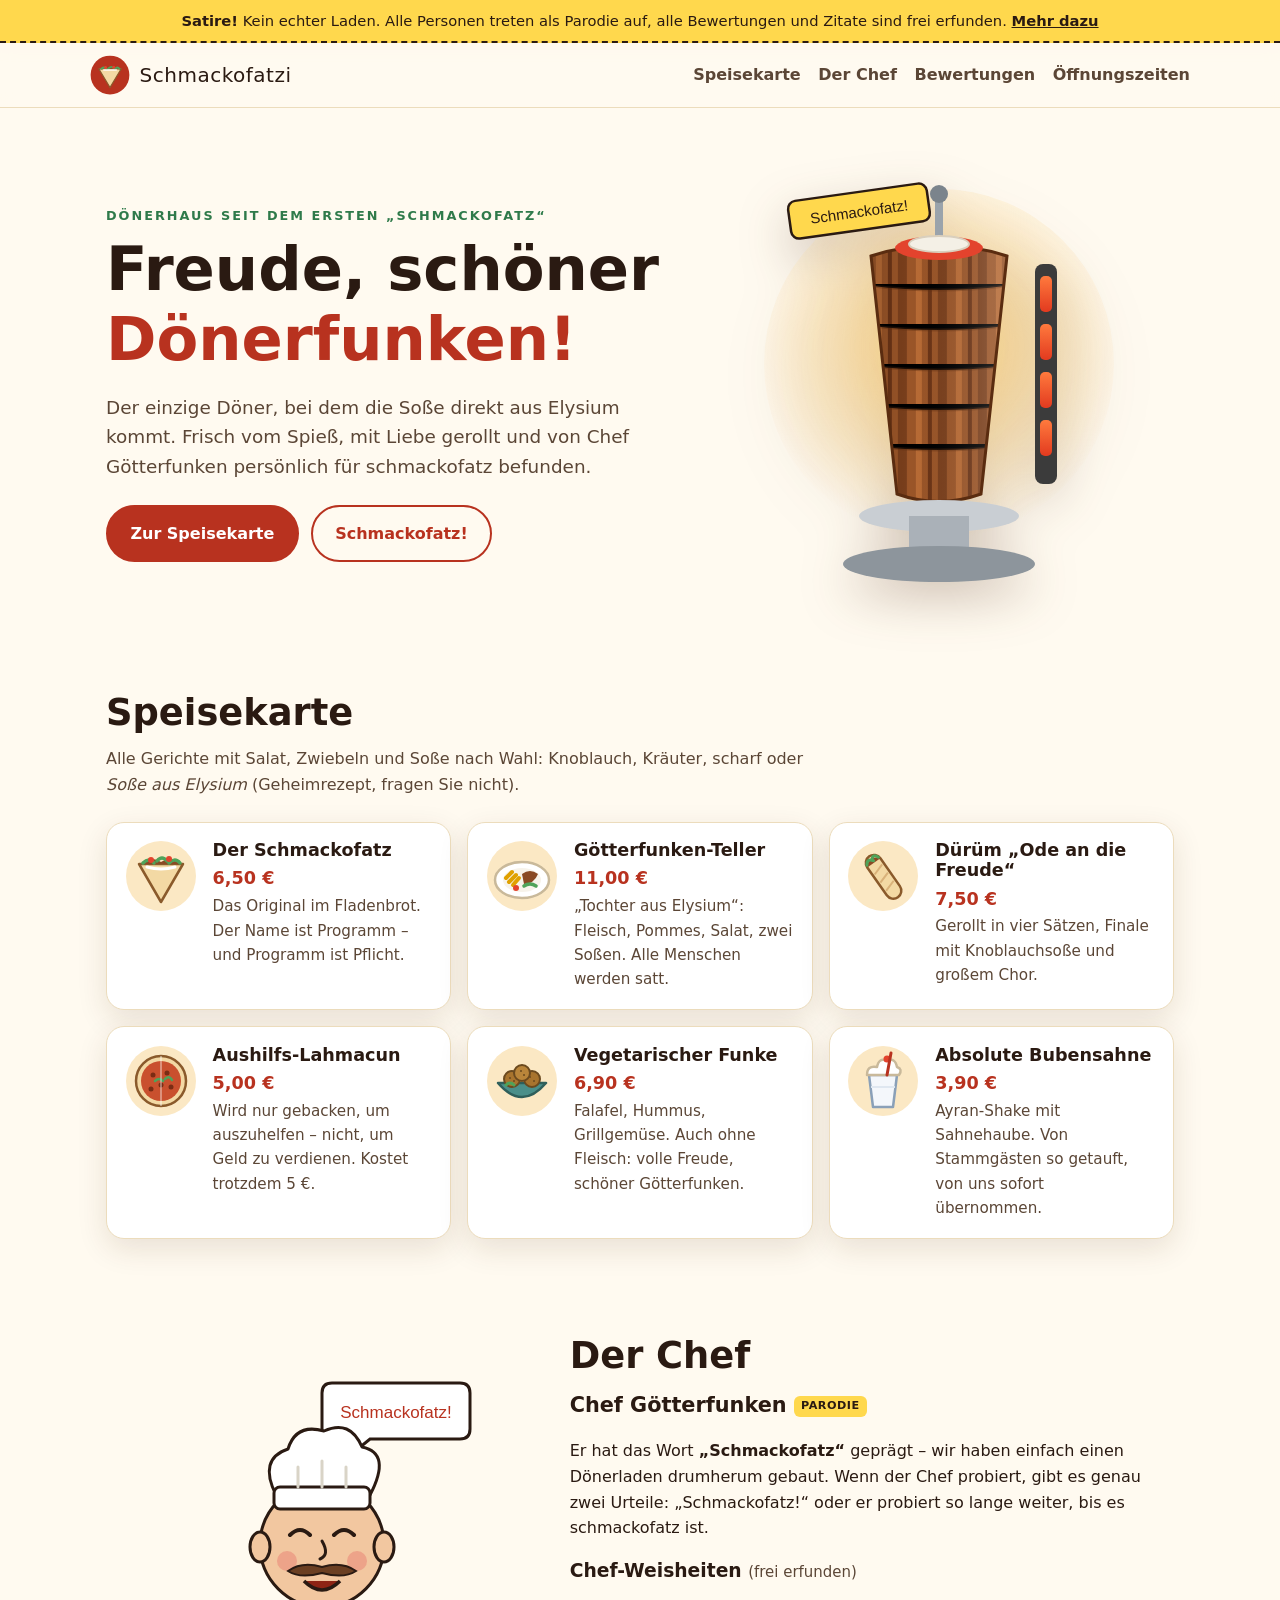
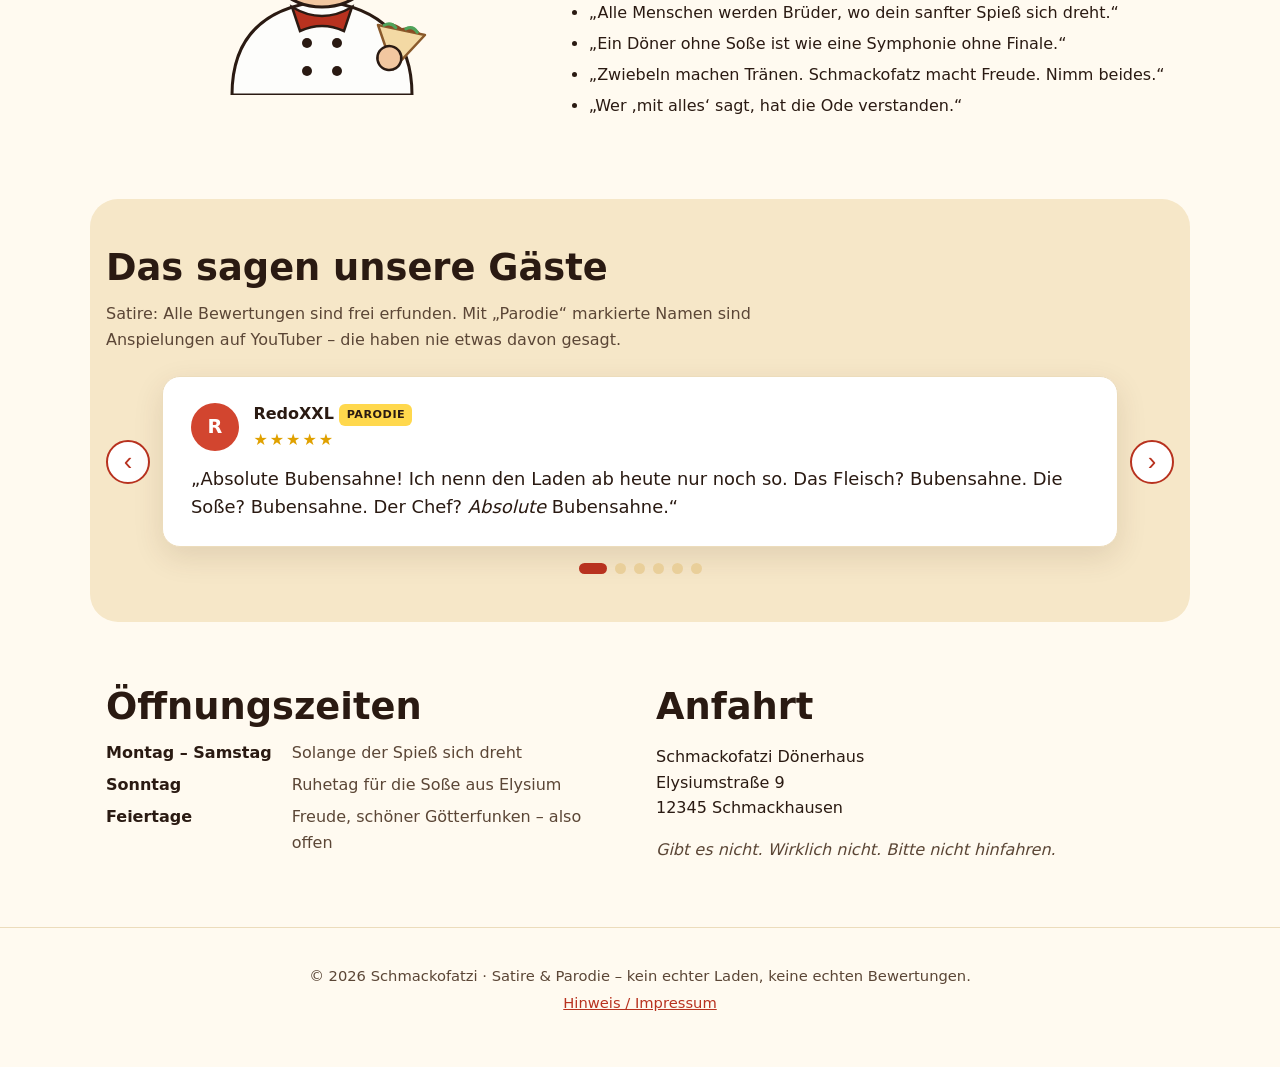
==== index.html @ 30188780 "Satirische Dönerladen-Seite „Schmackofatzi“ Statische Seite ohne externe Ressourcen: Speisekarte, Ca" ====
<!doctype html>
<html lang="de">
<head>
  <meta charset="utf-8">
  <meta name="viewport" content="width=device-width, initial-scale=1">
  <title>Schmackofatzi – Dönerhaus (Satire)</title>
  <meta name="description" content="Schmackofatzi – das satirische Dönerhaus. Freude, schöner Dönerfunken! Kein echter Laden, alle Bewertungen frei erfunden.">
  <meta name="robots" content="index, follow">
  <meta property="og:title" content="Schmackofatzi – Dönerhaus (Satire)">
  <meta property="og:description" content="Freude, schöner Dönerfunken! Satire – kein echter Laden.">
  <meta property="og:image" content="https://schmackofatzi.de/img/doener-spiess.svg">
  <meta name="theme-color" content="#b8321f">
  <link rel="icon" href="img/logo.svg" type="image/svg+xml">
  <link rel="stylesheet" href="style.css">
</head>
<body>
  <div class="satire-banner" role="note">
    <strong>Satire!</strong> Kein echter Laden. Alle Personen treten als Parodie auf, alle Bewertungen und Zitate sind frei erfunden.
    <a href="hinweis.html">Mehr dazu</a>
  </div>

  <header class="site-header">
    <a class="brand" href="#top" aria-label="Schmackofatzi – zur Startseite">
      <img src="img/logo.svg" alt="" width="40" height="40">
      <span>Schmackofatzi</span>
    </a>
    <nav class="main-nav" aria-label="Hauptmenü">
      <a href="#karte">Speisekarte</a>
      <a href="#chef">Der Chef</a>
      <a href="#bewertungen">Bewertungen</a>
      <a href="#zeiten">Öffnungszeiten</a>
    </nav>
  </header>

  <main id="top">
    <section class="hero">
      <div class="hero-text">
        <p class="eyebrow">Dönerhaus seit dem ersten „Schmackofatz“</p>
        <h1>Freude, schöner <span class="accent">Dönerfunken!</span></h1>
        <p class="lead">Der einzige Döner, bei dem die Soße direkt aus Elysium kommt. Frisch vom Spieß, mit Liebe gerollt und von Chef Götterfunken persönlich für schmackofatz befunden.</p>
        <div class="hero-actions">
          <a class="btn btn-primary" href="#karte">Zur Speisekarte</a>
          <button class="btn btn-ghost" type="button" id="schmackofatz-btn">Schmackofatz!</button>
        </div>
      </div>
      <div class="hero-art">
        <img src="img/doener-spiess.svg" alt="Gezeichneter Dönerspieß, der sich langsam dreht" width="360" height="440">
      </div>
    </section>

    <section id="karte" class="section">
      <h2>Speisekarte</h2>
      <p class="section-intro">Alle Gerichte mit Salat, Zwiebeln und Soße nach Wahl: Knoblauch, Kräuter, scharf oder <em>Soße aus Elysium</em> (Geheimrezept, fragen Sie nicht).</p>
      <div class="menu-grid">
        <article class="menu-item">
          <img src="img/doener.svg" alt="" width="72" height="72">
          <div>
            <h3>Der Schmackofatz <span class="price">6,50 €</span></h3>
            <p>Das Original im Fladenbrot. Der Name ist Programm – und Programm ist Pflicht.</p>
          </div>
        </article>
        <article class="menu-item">
          <img src="img/teller.svg" alt="" width="72" height="72">
          <div>
            <h3>Götterfunken-Teller <span class="price">11,00 €</span></h3>
            <p>„Tochter aus Elysium“: Fleisch, Pommes, Salat, zwei Soßen. Alle Menschen werden satt.</p>
          </div>
        </article>
        <article class="menu-item">
          <img src="img/duerum.svg" alt="" width="72" height="72">
          <div>
            <h3>Dürüm „Ode an die Freude“ <span class="price">7,50 €</span></h3>
            <p>Gerollt in vier Sätzen, Finale mit Knoblauchsoße und großem Chor.</p>
          </div>
        </article>
        <article class="menu-item">
          <img src="img/lahmacun.svg" alt="" width="72" height="72">
          <div>
            <h3>Aushilfs-Lahmacun <span class="price">5,00 €</span></h3>
            <p>Wird nur gebacken, um auszuhelfen – nicht, um Geld zu verdienen. Kostet trotzdem 5 €.</p>
          </div>
        </article>
        <article class="menu-item">
          <img src="img/falafel.svg" alt="" width="72" height="72">
          <div>
            <h3>Vegetarischer Funke <span class="price">6,90 €</span></h3>
            <p>Falafel, Hummus, Grillgemüse. Auch ohne Fleisch: volle Freude, schöner Götterfunken.</p>
          </div>
        </article>
        <article class="menu-item">
          <img src="img/shake.svg" alt="" width="72" height="72">
          <div>
            <h3>Absolute Bubensahne <span class="price">3,90 €</span></h3>
            <p>Ayran-Shake mit Sahnehaube. Von Stammgästen so getauft, von uns sofort übernommen.</p>
          </div>
        </article>
      </div>
    </section>

    <section id="chef" class="section chef">
      <div class="chef-art">
        <img src="img/chef.svg" alt="Gezeichneter Cartoon-Koch mit Kochmütze und Sprechblase „Schmackofatz!“" width="300" height="320">
      </div>
      <div class="chef-text">
        <h2>Der Chef</h2>
        <p class="chef-name">Chef Götterfunken <span class="tag">Parodie</span></p>
        <p>Er hat das Wort <strong>„Schmackofatz“</strong> geprägt – wir haben einfach einen Dönerladen drumherum gebaut. Wenn der Chef probiert, gibt es genau zwei Urteile: „Schmackofatz!“ oder er probiert so lange weiter, bis es schmackofatz ist.</p>
        <h3>Chef-Weisheiten <small>(frei erfunden)</small></h3>
        <ul class="wisdom">
          <li>„Alle Menschen werden Brüder, wo dein sanfter Spieß sich dreht.“</li>
          <li>„Ein Döner ohne Soße ist wie eine Symphonie ohne Finale.“</li>
          <li>„Zwiebeln machen Tränen. Schmackofatz macht Freude. Nimm beides.“</li>
          <li>„Wer ‚mit alles‘ sagt, hat die Ode verstanden.“</li>
        </ul>
      </div>
    </section>

    <section id="bewertungen" class="section reviews" aria-roledescription="Karussell" aria-label="Kundenbewertungen">
      <h2>Das sagen unsere Gäste</h2>
      <p class="section-intro">Satire: Alle Bewertungen sind frei erfunden. Mit „Parodie“ markierte Namen sind Anspielungen auf YouTuber – die haben nie etwas davon gesagt.</p>

      <div class="carousel">
        <button class="carousel-nav prev" type="button" aria-label="Vorherige Bewertung">‹</button>
        <div class="carousel-track" aria-live="polite">
          <figure class="review" data-active>
            <div class="review-head">
              <span class="avatar" style="--c:#d2452f">R</span>
              <div><figcaption>RedoXXL <span class="tag">Parodie</span></figcaption><span class="stars" aria-label="5 von 5 Sternen">★★★★★</span></div>
            </div>
            <blockquote>„Absolute Bubensahne! Ich nenn den Laden ab heute nur noch so. Das Fleisch? Bubensahne. Die Soße? Bubensahne. Der Chef? <em>Absolute</em> Bubensahne.“</blockquote>
          </figure>
          <figure class="review">
            <div class="review-head">
              <span class="avatar" style="--c:#2f6fd2">A</span>
              <div><figcaption>ApoRed <span class="tag">Parodie</span></figcaption><span class="stars" aria-label="5 von 5 Sternen">★★★★★</span></div>
            </div>
            <blockquote>„Ich hab hier schon mal gekellnert – aber nur um auszuhelfen, nicht um Geld zu verdienen. Das Trinkgeld hab ich direkt in Baklava reinvestiert. Nachhaltig.“</blockquote>
          </figure>
          <figure class="review">
            <div class="review-head">
              <span class="avatar" style="--c:#8a4fbf">G</span>
              <div><figcaption>Oma Gerda, 82</figcaption><span class="stars" aria-label="5 von 5 Sternen">★★★★★</span></div>
            </div>
            <blockquote>„Der nette junge Mann sagt ständig ‚Schmackofatz‘. Ich weiß nicht, was das heißt. Aber genau so schmeckt es.“</blockquote>
          </figure>
          <figure class="review">
            <div class="review-head">
              <span class="avatar" style="--c:#2f9a5b">K</span>
              <div><figcaption>Kevin, Nachtschicht</figcaption><span class="stars" aria-label="4 von 5 Sternen">★★★★☆</span></div>
            </div>
            <blockquote>„Um drei Uhr nachts der einzige Lichtblick. Ein Stern Abzug, weil die Soße aus Elysium schon wieder aus war.“</blockquote>
          </figure>
          <figure class="review">
            <div class="review-head">
              <span class="avatar" style="--c:#c9861a">D</span>
              <div><figcaption>Dr. Dieter Dürüm, Soßen-Sommelier</figcaption><span class="stars" aria-label="5 von 5 Sternen">★★★★★</span></div>
            </div>
            <blockquote>„Knoblauchsoße mit langem Abgang, zarte Kräuternote, im Finale ein ganzer Chor. Ich höre die Neunte. Mit alles.“</blockquote>
          </figure>
          <figure class="review">
            <div class="review-head">
              <span class="avatar" style="--c:#4a8f8a">V</span>
              <div><figcaption>Vincent, Vegetarier</figcaption><span class="stars" aria-label="5 von 5 Sternen">★★★★★</span></div>
            </div>
            <blockquote>„Der Vegetarische Funke ist top. Ich hab gefragt, ob der Falafel frisch ist. Er hat ‚Schmackofatz‘ gesagt. Ich nehm das als Ja.“</blockquote>
          </figure>
        </div>
        <button class="carousel-nav next" type="button" aria-label="Nächste Bewertung">›</button>
      </div>
      <div class="carousel-dots" role="tablist" aria-label="Bewertung auswählen"></div>
    </section>

    <section id="zeiten" class="section hours">
      <div>
        <h2>Öffnungszeiten</h2>
        <dl class="hours-list">
          <dt>Montag – Samstag</dt><dd>Solange der Spieß sich dreht</dd>
          <dt>Sonntag</dt><dd>Ruhetag für die Soße aus Elysium</dd>
          <dt>Feiertage</dt><dd>Freude, schöner Götterfunken – also offen</dd>
        </dl>
      </div>
      <div>
        <h2>Anfahrt</h2>
        <p>Schmackofatzi Dönerhaus<br>Elysiumstraße 9<br>12345 Schmackhausen</p>
        <p class="muted">Gibt es nicht. Wirklich nicht. Bitte nicht hinfahren.</p>
      </div>
    </section>
  </main>

  <footer class="site-footer">
    <p>© <span id="year">2026</span> Schmackofatzi · Satire &amp; Parodie – kein echter Laden, keine echten Bewertungen.</p>
    <p><a href="hinweis.html">Hinweis / Impressum</a></p>
  </footer>

  <div class="funken" aria-hidden="true"></div>
  <script src="script.js" defer></script>
</body>
</html>
---- style.css ----
/* Schmackofatzi – Dönerhaus (Satire)
   Keine externen Fonts/Skripte: nur Systemschriften, keine Cookies, kein Tracking. */

:root {
  --tomato: #b8321f;
  --tomato-dark: #8e2414;
  --bread: #f6e7c8;
  --bread-dark: #e9cf9a;
  --herb: #2f7a4a;
  --ink: #2a1a12;
  --ink-soft: #5b4636;
  --paper: #fffaf0;
  --card: #ffffff;
  --line: #ecdcbc;
  --shadow: 0 10px 30px rgba(74, 38, 16, .12);
  --radius: 18px;
  --maxw: 1100px;
  --font: ui-rounded, "SF Pro Rounded", system-ui, -apple-system, "Segoe UI", Roboto, "Helvetica Neue", Arial, sans-serif;
  --font-display: "Arial Black", "Helvetica Neue", Impact, system-ui, sans-serif;
}

@media (prefers-color-scheme: dark) {
  :root {
    --bread: #3a2a1d;
    --bread-dark: #4a3625;
    --ink: #f7ead6;
    --ink-soft: #d7c3a8;
    --paper: #1f1610;
    --card: #2a1f17;
    --line: #4a3727;
    --shadow: 0 10px 30px rgba(0, 0, 0, .35);
  }
}

* { box-sizing: border-box; }
html { scroll-behavior: smooth; }
body {
  margin: 0;
  font-family: var(--font);
  color: var(--ink);
  background: var(--paper);
  line-height: 1.6;
  -webkit-font-smoothing: antialiased;
}
img { max-width: 100%; height: auto; display: block; }
a { color: var(--tomato); }
@media (prefers-color-scheme: dark) { a { color: #ff8a6b; } }

/* Satire-Hinweis oben */
.satire-banner {
  background: #ffd84d;
  color: #2a1a12;
  text-align: center;
  font-size: .92rem;
  padding: .55rem 1rem;
  border-bottom: 2px dashed #2a1a12;
}
.satire-banner a { color: #2a1a12; font-weight: 700; }

/* Kopfzeile */
.site-header {
  position: sticky; top: 0; z-index: 10;
  display: flex; align-items: center; justify-content: space-between; gap: 1rem;
  padding: .75rem max(1rem, calc((100% - var(--maxw)) / 2));
  background: color-mix(in srgb, var(--paper) 88%, transparent);
  backdrop-filter: blur(8px);
  border-bottom: 1px solid var(--line);
}
.brand { display: flex; align-items: center; gap: .6rem; text-decoration: none; color: var(--ink); }
.brand span { font-family: var(--font-display); font-size: 1.25rem; letter-spacing: .5px; }
.main-nav { display: flex; gap: 1.1rem; flex-wrap: wrap; }
.main-nav a { color: var(--ink-soft); text-decoration: none; font-weight: 600; }
.main-nav a:hover { color: var(--tomato); }

/* Hero */
.hero {
  max-width: var(--maxw); margin: 0 auto;
  display: grid; grid-template-columns: 1.2fr 1fr; gap: 2rem; align-items: center;
  padding: 3.5rem 1rem 2.5rem;
}
.eyebrow { text-transform: uppercase; letter-spacing: 2px; font-size: .8rem; color: var(--herb); font-weight: 800; margin: 0 0 .5rem; }
h1, h2, h3 { line-height: 1.15; }
h1 { font-family: var(--font-display); font-size: clamp(2.2rem, 5vw, 3.8rem); margin: 0 0 1rem; }
h2 { font-family: var(--font-display); font-size: clamp(1.6rem, 3vw, 2.3rem); margin: 0 0 .75rem; }
.accent { color: var(--tomato); }
.lead { font-size: 1.15rem; color: var(--ink-soft); max-width: 36rem; }
.hero-actions { display: flex; gap: .75rem; flex-wrap: wrap; margin-top: 1.5rem; }
.btn {
  display: inline-block; font: inherit; font-weight: 800; cursor: pointer;
  padding: .85rem 1.4rem; border-radius: 999px; text-decoration: none;
  border: 2px solid var(--tomato); transition: transform .15s ease, background .15s ease;
}
.btn:hover { transform: translateY(-2px); }
.btn-primary { background: var(--tomato); color: #fff; }
.btn-primary:hover { background: var(--tomato-dark); }
.btn-ghost { background: transparent; color: var(--tomato); }
@media (prefers-color-scheme: dark) { .btn-ghost { color: #ff8a6b; border-color: #ff8a6b; } }
.hero-art { display: flex; justify-content: center; }
.hero-art img { width: min(360px, 80%); filter: drop-shadow(0 18px 24px rgba(74, 38, 16, .25)); }

/* Abschnitte */
.section { max-width: var(--maxw); margin: 0 auto; padding: 3rem 1rem; scroll-margin-top: 72px; }
.section-intro { color: var(--ink-soft); max-width: 46rem; margin-top: 0; }

/* Speisekarte */
.menu-grid {
  display: grid; grid-template-columns: repeat(auto-fill, minmax(300px, 1fr)); gap: 1rem; margin-top: 1.5rem;
}
.menu-item {
  display: grid; grid-template-columns: 72px 1fr; gap: 1rem; align-items: start;
  background: var(--card); border: 1px solid var(--line); border-radius: var(--radius);
  padding: 1.1rem; box-shadow: var(--shadow);
}
.menu-item h3 { margin: 0 0 .35rem; font-size: 1.1rem; display: flex; justify-content: space-between; gap: .5rem; flex-wrap: wrap; }
.menu-item p { margin: 0; color: var(--ink-soft); font-size: .95rem; }
.price { color: var(--tomato); white-space: nowrap; }
@media (prefers-color-scheme: dark) { .price { color: #ff8a6b; } }

/* Chef */
.chef { display: grid; grid-template-columns: 1fr 1.4fr; gap: 2rem; align-items: center; }
.chef-art { display: flex; justify-content: center; }
.chef-art img { width: min(300px, 80%); cursor: pointer; }
.chef-name { font-size: 1.3rem; font-weight: 800; margin: 0 0 .75rem; }
.tag {
  display: inline-block; vertical-align: middle; font-size: .7rem; font-weight: 800; letter-spacing: .5px;
  text-transform: uppercase; background: #ffd84d; color: #2a1a12; border-radius: 6px; padding: .1rem .45rem;
}
.wisdom { padding-left: 1.2rem; }
.wisdom li { margin: .35rem 0; }
.chef h3 small { font-weight: 400; color: var(--ink-soft); font-size: .8em; }

/* Bewertungen / Karussell */
.reviews { background: var(--bread); border-radius: 28px; margin-top: 1rem; margin-bottom: 1rem; overflow: hidden; }
.carousel { display: grid; grid-template-columns: auto 1fr auto; align-items: center; gap: .75rem; margin-top: 1.5rem; }
.carousel-track { display: grid; }
.review {
  grid-area: 1 / 1; margin: 0;
  background: var(--card); border-radius: var(--radius); box-shadow: var(--shadow);
  padding: 1.5rem 1.75rem; border: 1px solid var(--line);
  opacity: 0; transform: translateX(24px) scale(.98); pointer-events: none;
  transition: opacity .5s ease, transform .5s ease;
}
.review[data-active] { opacity: 1; transform: none; pointer-events: auto; }
.review-head { display: flex; align-items: center; gap: .9rem; margin-bottom: .75rem; }
.review figcaption { font-weight: 800; }
.avatar {
  flex: none; width: 48px; height: 48px; border-radius: 50%;
  display: grid; place-items: center; color: #fff; font-weight: 900; font-size: 1.2rem;
  background: var(--c, var(--tomato));
}
.stars { color: #e0a100; letter-spacing: 2px; }
.review blockquote { margin: 0; font-size: 1.12rem; }
.carousel-nav {
  width: 44px; height: 44px; border-radius: 50%; border: 2px solid var(--tomato);
  background: var(--card); color: var(--tomato); font-size: 1.6rem; line-height: 1; cursor: pointer;
}
.carousel-nav:hover { background: var(--tomato); color: #fff; }
.carousel-dots { display: flex; justify-content: center; gap: .5rem; margin-top: 1rem; }
.carousel-dots button {
  width: 11px; height: 11px; border-radius: 50%; border: 0; padding: 0; cursor: pointer;
  background: var(--bread-dark);
}
.carousel-dots button[aria-selected="true"] { background: var(--tomato); width: 28px; border-radius: 6px; }

/* Öffnungszeiten */
.hours { display: grid; grid-template-columns: 1fr 1fr; gap: 2rem; }
.hours-list { display: grid; grid-template-columns: auto 1fr; gap: .4rem 1.25rem; margin: 0; }
.hours-list dt { font-weight: 800; }
.hours-list dd { margin: 0; color: var(--ink-soft); }
.muted { color: var(--ink-soft); font-style: italic; }

/* Fußzeile */
.site-footer {
  text-align: center; padding: 2rem 1rem 3rem; color: var(--ink-soft);
  border-top: 1px solid var(--line); font-size: .92rem;
}
.site-footer p { margin: .25rem 0; }

/* Döner-Regen beim Klick auf „Schmackofatz!“ */
.funken { position: fixed; inset: 0; pointer-events: none; overflow: hidden; z-index: 50; }
.funke { position: absolute; top: -3rem; font-size: 2rem; animation: fallen linear forwards; }
@keyframes fallen { to { transform: translateY(110vh) rotate(540deg); } }

/* Unterseite Hinweis */
.page { max-width: 760px; margin: 0 auto; padding: 3rem 1rem; }
.page h1 { font-size: clamp(1.8rem, 4vw, 2.6rem); }
.page h2 { font-size: 1.3rem; margin-top: 2rem; }

/* Mobil */
@media (max-width: 800px) {
  .hero, .chef, .hours { grid-template-columns: 1fr; }
  .hero { padding-top: 2rem; text-align: left; }
  .hero-art { order: -1; }
  .hero-art img { width: min(240px, 60%); }
  .main-nav { display: none; }
  .carousel { grid-template-columns: 1fr; }
  .carousel-nav { display: none; }
}

@media (prefers-reduced-motion: reduce) {
  html { scroll-behavior: auto; }
  .review, .btn { transition: none; }
}
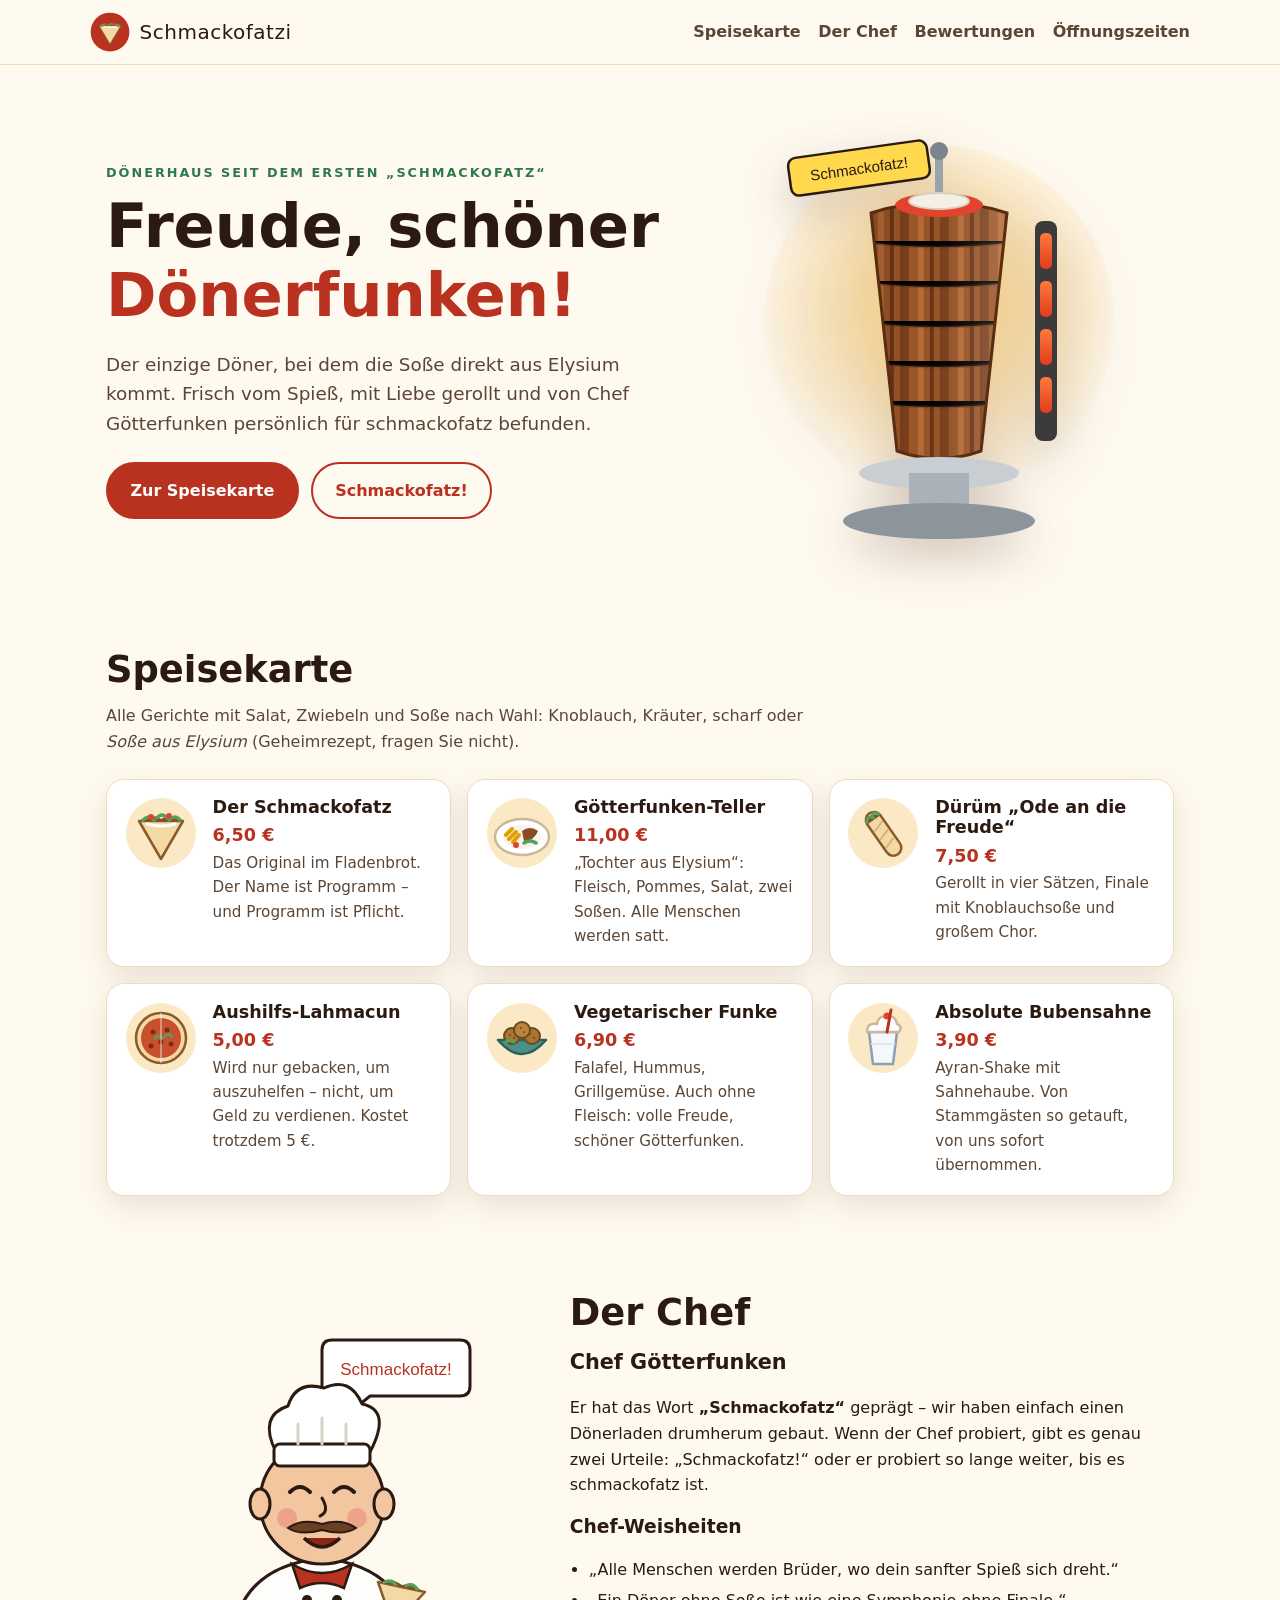
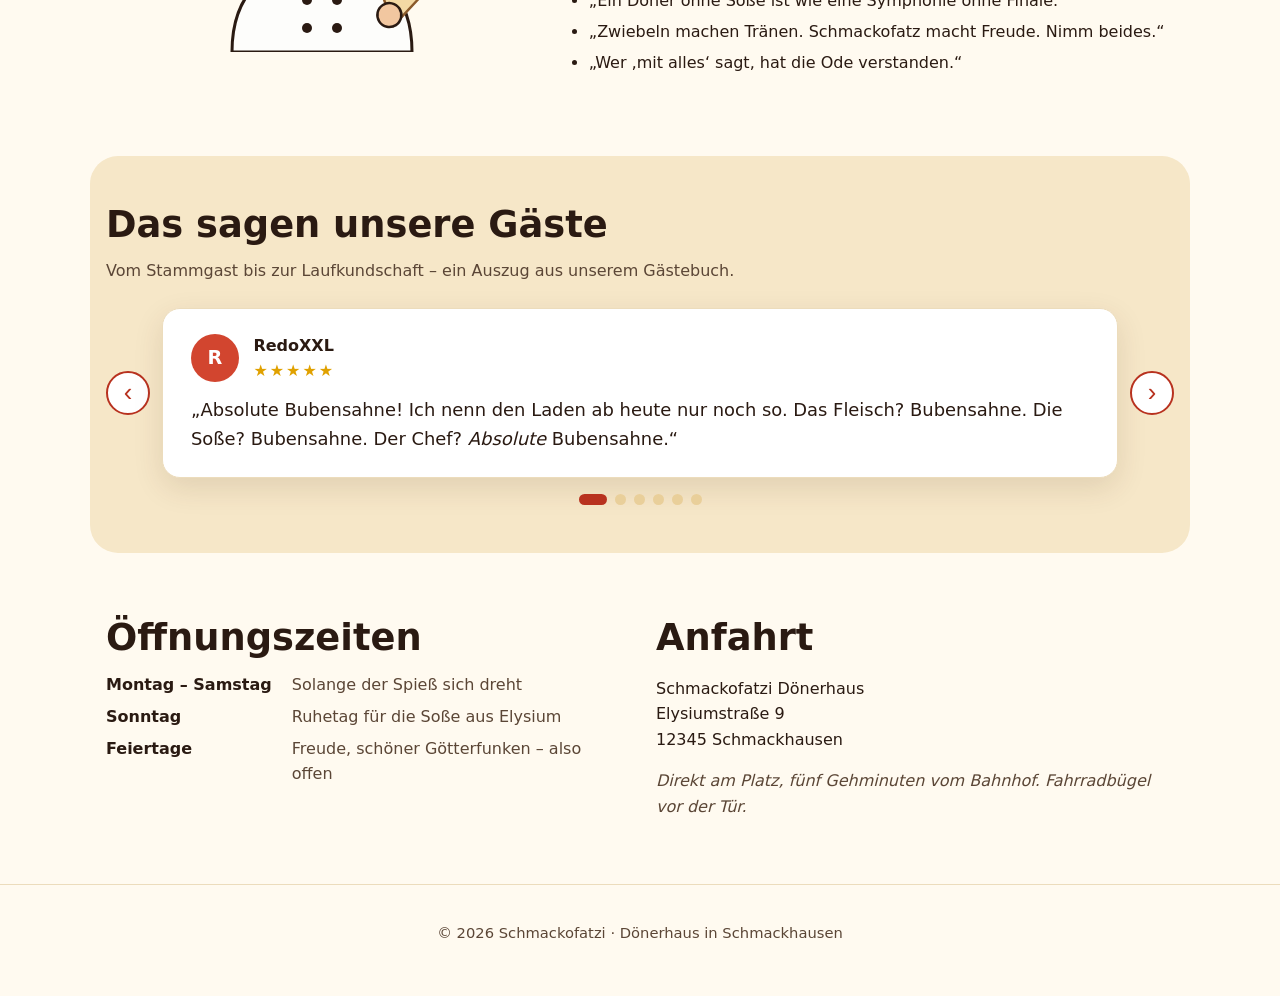
==== commit 05f0cd99: "Revise meta tags and footer content in index.html Updated the title and description meta tags for be" ====
--- a/index.html
+++ b/index.html
@@ -3,22 +3,17 @@
 <head>
   <meta charset="utf-8">
   <meta name="viewport" content="width=device-width, initial-scale=1">
-  <title>Schmackofatzi – Dönerhaus (Satire)</title>
-  <meta name="description" content="Schmackofatzi – das satirische Dönerhaus. Freude, schöner Dönerfunken! Kein echter Laden, alle Bewertungen frei erfunden.">
+  <title>Schmackofatzi – Dönerhaus</title>
+  <meta name="description" content="Schmackofatzi – das Dönerhaus. Freude, schöner Dönerfunken! Frisch vom Spieß, mit Liebe gerollt.">
   <meta name="robots" content="index, follow">
-  <meta property="og:title" content="Schmackofatzi – Dönerhaus (Satire)">
-  <meta property="og:description" content="Freude, schöner Dönerfunken! Satire – kein echter Laden.">
+  <meta property="og:title" content="Schmackofatzi – Dönerhaus">
+  <meta property="og:description" content="Freude, schöner Dönerfunken! Frisch vom Spieß, mit Liebe gerollt.">
   <meta property="og:image" content="https://schmackofatzi.de/img/doener-spiess.svg">
   <meta name="theme-color" content="#b8321f">
   <link rel="icon" href="img/logo.svg" type="image/svg+xml">
   <link rel="stylesheet" href="style.css">
 </head>
 <body>
-  <div class="satire-banner" role="note">
-    <strong>Satire!</strong> Kein echter Laden. Alle Personen treten als Parodie auf, alle Bewertungen und Zitate sind frei erfunden.
-    <a href="hinweis.html">Mehr dazu</a>
-  </div>
-
   <header class="site-header">
     <a class="brand" href="#top" aria-label="Schmackofatzi – zur Startseite">
       <img src="img/logo.svg" alt="" width="40" height="40">
@@ -103,9 +98,9 @@
       </div>
       <div class="chef-text">
         <h2>Der Chef</h2>
-        <p class="chef-name">Chef Götterfunken <span class="tag">Parodie</span></p>
+        <p class="chef-name">Chef Götterfunken</p>
         <p>Er hat das Wort <strong>„Schmackofatz“</strong> geprägt – wir haben einfach einen Dönerladen drumherum gebaut. Wenn der Chef probiert, gibt es genau zwei Urteile: „Schmackofatz!“ oder er probiert so lange weiter, bis es schmackofatz ist.</p>
-        <h3>Chef-Weisheiten <small>(frei erfunden)</small></h3>
+        <h3>Chef-Weisheiten</h3>
         <ul class="wisdom">
           <li>„Alle Menschen werden Brüder, wo dein sanfter Spieß sich dreht.“</li>
           <li>„Ein Döner ohne Soße ist wie eine Symphonie ohne Finale.“</li>
@@ -117,7 +112,7 @@
 
     <section id="bewertungen" class="section reviews" aria-roledescription="Karussell" aria-label="Kundenbewertungen">
       <h2>Das sagen unsere Gäste</h2>
-      <p class="section-intro">Satire: Alle Bewertungen sind frei erfunden. Mit „Parodie“ markierte Namen sind Anspielungen auf YouTuber – die haben nie etwas davon gesagt.</p>
+      <p class="section-intro">Vom Stammgast bis zur Laufkundschaft – ein Auszug aus unserem Gästebuch.</p>
 
       <div class="carousel">
         <button class="carousel-nav prev" type="button" aria-label="Vorherige Bewertung">‹</button>
@@ -125,14 +120,14 @@
           <figure class="review" data-active>
             <div class="review-head">
               <span class="avatar" style="--c:#d2452f">R</span>
-              <div><figcaption>RedoXXL <span class="tag">Parodie</span></figcaption><span class="stars" aria-label="5 von 5 Sternen">★★★★★</span></div>
+              <div><figcaption>RedoXXL</figcaption><span class="stars" aria-label="5 von 5 Sternen">★★★★★</span></div>
             </div>
             <blockquote>„Absolute Bubensahne! Ich nenn den Laden ab heute nur noch so. Das Fleisch? Bubensahne. Die Soße? Bubensahne. Der Chef? <em>Absolute</em> Bubensahne.“</blockquote>
           </figure>
           <figure class="review">
             <div class="review-head">
               <span class="avatar" style="--c:#2f6fd2">A</span>
-              <div><figcaption>ApoRed <span class="tag">Parodie</span></figcaption><span class="stars" aria-label="5 von 5 Sternen">★★★★★</span></div>
+              <div><figcaption>ApoRed</figcaption><span class="stars" aria-label="5 von 5 Sternen">★★★★★</span></div>
             </div>
             <blockquote>„Ich hab hier schon mal gekellnert – aber nur um auszuhelfen, nicht um Geld zu verdienen. Das Trinkgeld hab ich direkt in Baklava reinvestiert. Nachhaltig.“</blockquote>
           </figure>
@@ -182,14 +177,13 @@
       <div>
         <h2>Anfahrt</h2>
         <p>Schmackofatzi Dönerhaus<br>Elysiumstraße 9<br>12345 Schmackhausen</p>
-        <p class="muted">Gibt es nicht. Wirklich nicht. Bitte nicht hinfahren.</p>
+        <p class="muted">Direkt am Platz, fünf Gehminuten vom Bahnhof. Fahrradbügel vor der Tür.</p>
       </div>
     </section>
   </main>
 
   <footer class="site-footer">
-    <p>© <span id="year">2026</span> Schmackofatzi · Satire &amp; Parodie – kein echter Laden, keine echten Bewertungen.</p>
-    <p><a href="hinweis.html">Hinweis / Impressum</a></p>
+    <p>© <span id="year">2026</span> Schmackofatzi · Dönerhaus in Schmackhausen</p>
   </footer>
 
   <div class="funken" aria-hidden="true"></div>
